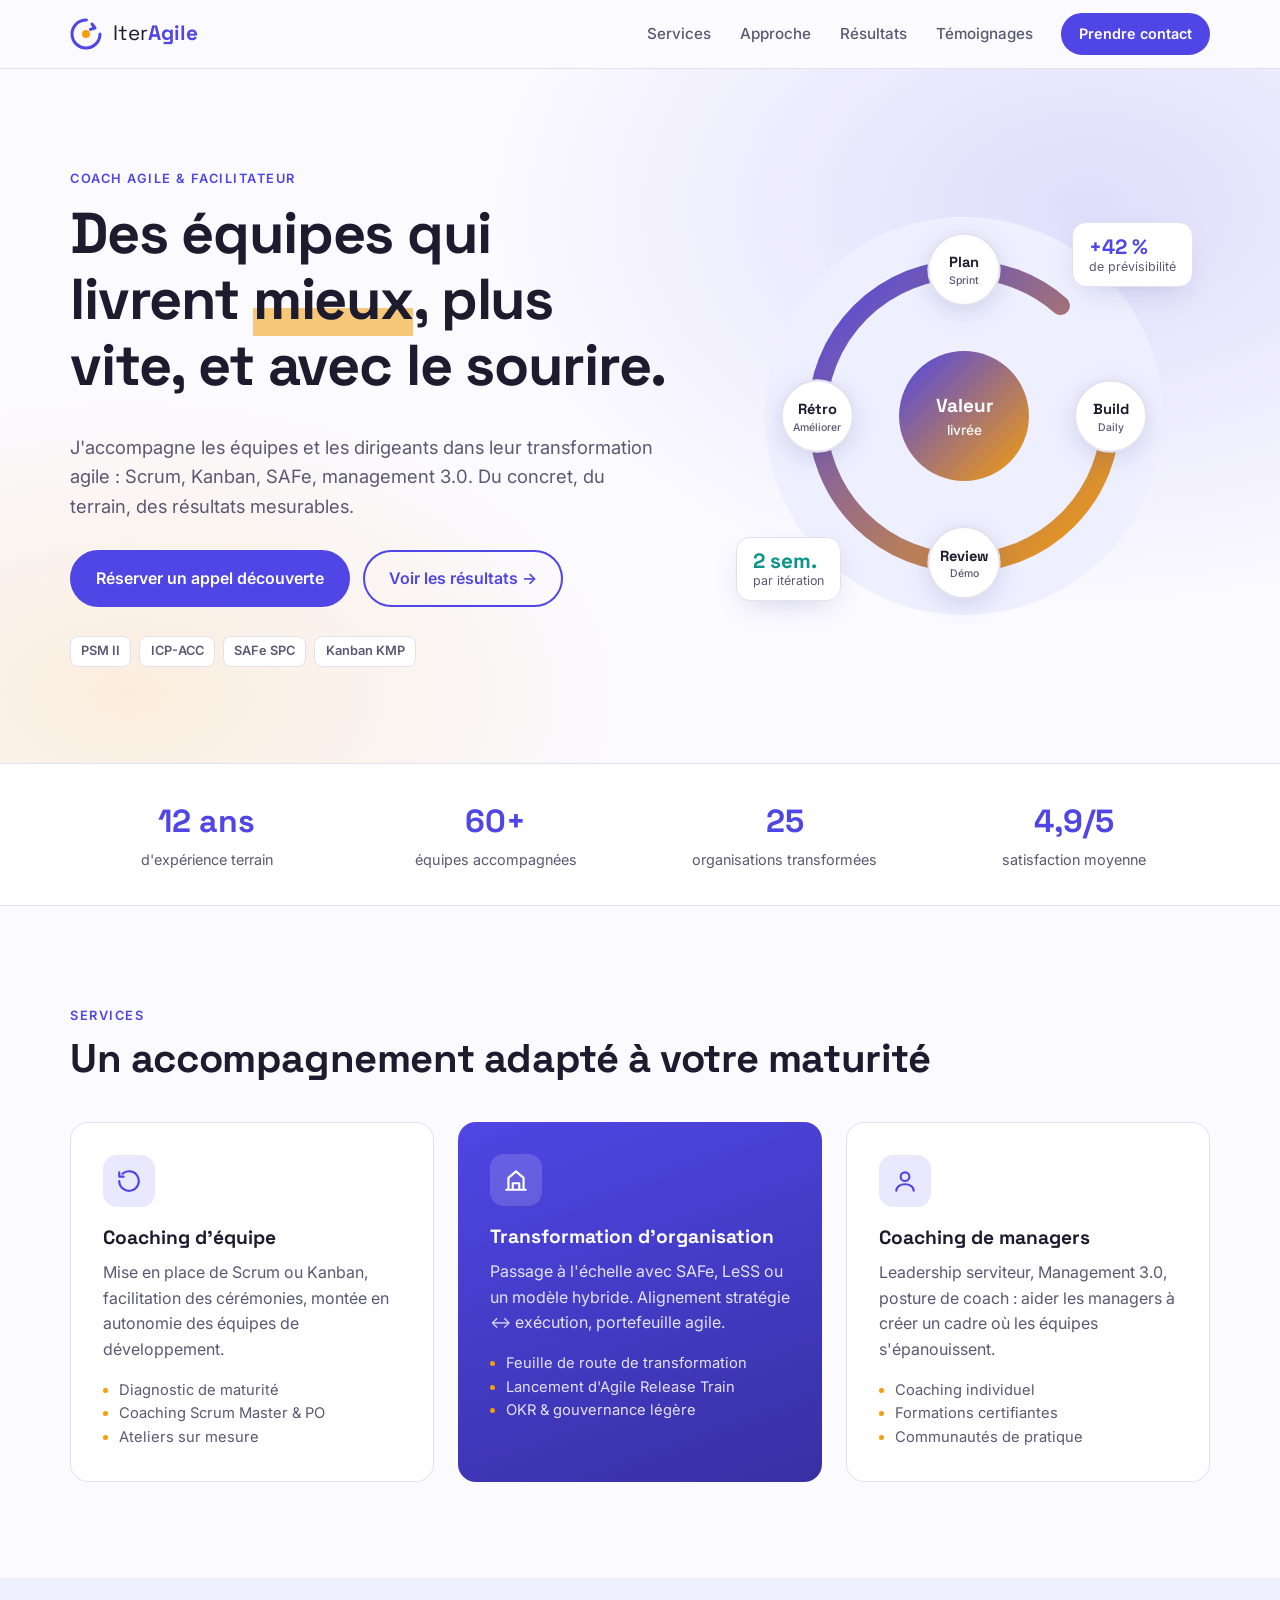
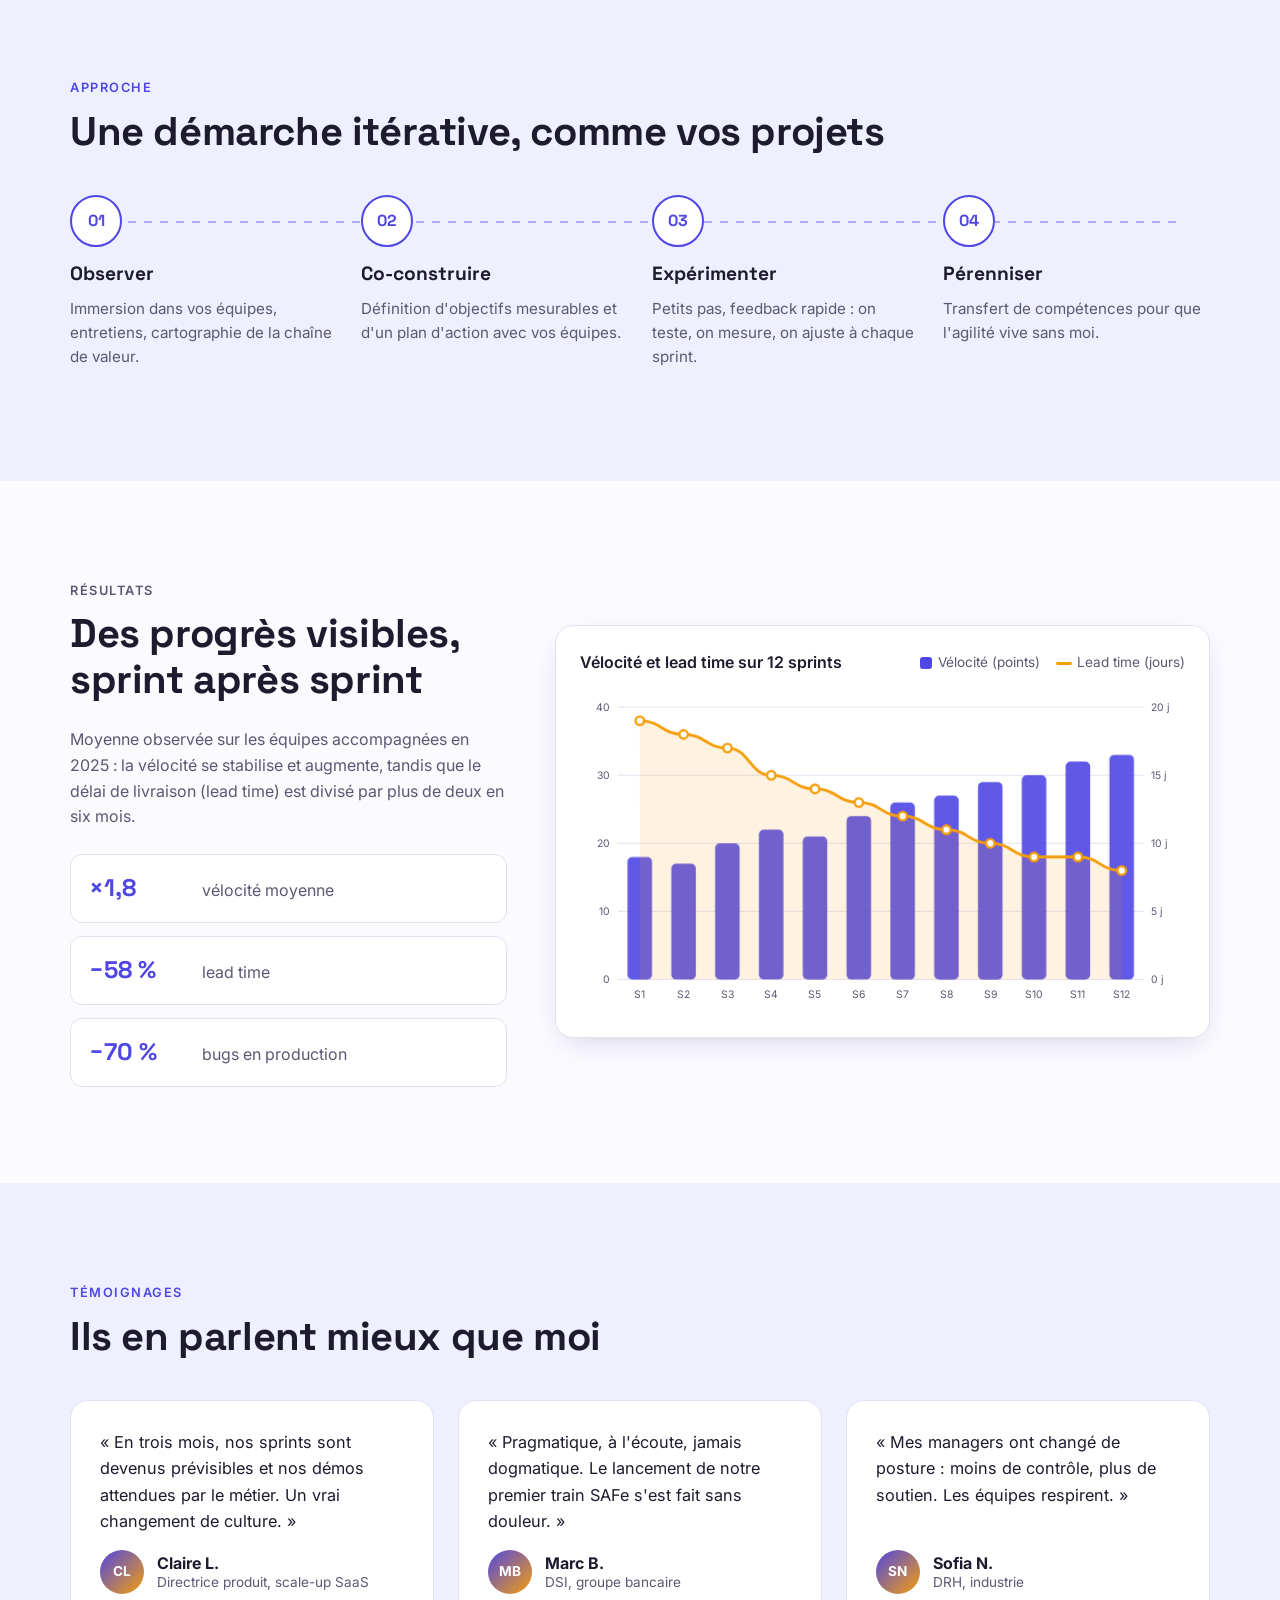
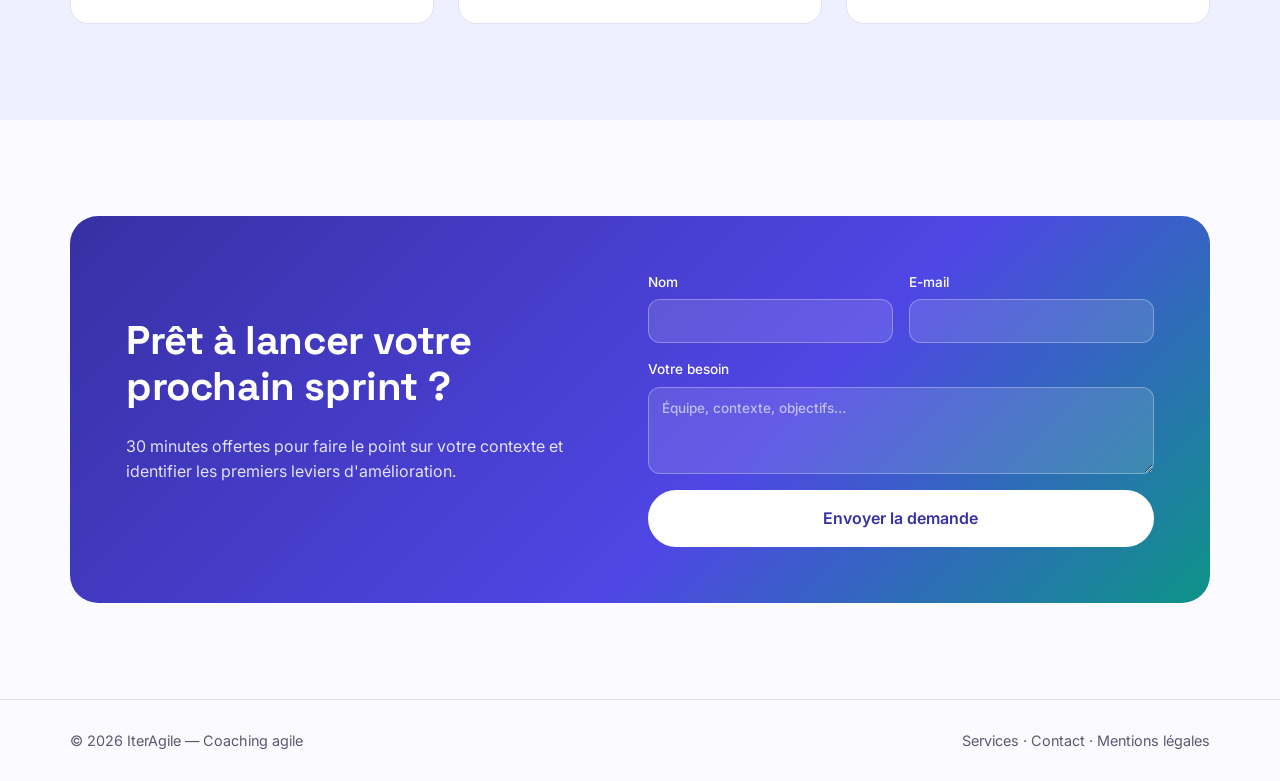
==== index.html @ 27146c1f "Add agile coach landing page with interactive results chart Co-Authored-By: Claude Opus 5.5 <noreply" ====
<!doctype html>
<html lang="fr">
<head>
  <meta charset="utf-8">
  <meta name="viewport" content="width=device-width, initial-scale=1">
  <title>Coach Agile — Accompagnement des équipes et des organisations</title>
  <meta name="description" content="Coach Agile certifié : accompagnement Scrum, Kanban, SAFe et transformation agile pour des équipes plus autonomes, plus rapides et plus sereines.">
  <link rel="preconnect" href="https://fonts.googleapis.com">
  <link rel="preconnect" href="https://fonts.gstatic.com" crossorigin>
  <link href="https://fonts.googleapis.com/css2?family=Inter:wght@400;500;600;700&family=Space+Grotesk:wght@500;700&display=swap" rel="stylesheet">
  <link rel="stylesheet" href="style.css">
</head>
<body>

  <!-- Navigation -->
  <header class="nav" id="top">
    <div class="container nav__inner">
      <a href="#top" class="logo">
        <svg viewBox="0 0 32 32" width="32" height="32" aria-hidden="true">
          <circle cx="16" cy="16" r="14" fill="none" stroke="currentColor" stroke-width="3" stroke-dasharray="66 22" stroke-linecap="round"/>
          <path d="M22 6l3 4-4.6 1.4" fill="none" stroke="currentColor" stroke-width="3" stroke-linecap="round" stroke-linejoin="round"/>
          <circle cx="16" cy="16" r="4" fill="var(--accent)"/>
        </svg>
        <span>Iter<strong>Agile</strong></span>
      </a>
      <input type="checkbox" id="menu-toggle" class="nav__toggle" aria-label="Ouvrir le menu">
      <label for="menu-toggle" class="nav__burger" aria-hidden="true"><span></span></label>
      <nav class="nav__links">
        <a href="#services">Services</a>
        <a href="#approche">Approche</a>
        <a href="#resultats">Résultats</a>
        <a href="#temoignages">Témoignages</a>
        <a href="#contact" class="btn btn--small">Prendre contact</a>
      </nav>
    </div>
  </header>

  <!-- Hero -->
  <section class="hero">
    <div class="container hero__grid">
      <div class="hero__text">
        <p class="eyebrow">Coach Agile &amp; Facilitateur</p>
        <h1>Des équipes qui livrent <span class="highlight">mieux</span>, plus vite, et avec le sourire.</h1>
        <p class="lead">J'accompagne les équipes et les dirigeants dans leur transformation agile : Scrum, Kanban, SAFe, management 3.0. Du concret, du terrain, des résultats mesurables.</p>
        <div class="hero__cta">
          <a href="#contact" class="btn">Réserver un appel découverte</a>
          <a href="#resultats" class="btn btn--ghost">Voir les résultats →</a>
        </div>
        <ul class="badges">
          <li>PSM II</li><li>ICP-ACC</li><li>SAFe SPC</li><li>Kanban KMP</li>
        </ul>
      </div>

      <!-- Illustration : boucle d'itération / sprint -->
      <div class="hero__visual" aria-hidden="true">
        <svg viewBox="0 0 420 420" class="sprint-loop">
          <defs>
            <linearGradient id="g1" x1="0" y1="0" x2="1" y2="1">
              <stop offset="0" stop-color="var(--primary)"/>
              <stop offset="1" stop-color="var(--accent)"/>
            </linearGradient>
          </defs>
          <circle cx="210" cy="210" r="190" fill="var(--surface-2)"/>
          <circle cx="210" cy="210" r="140" fill="none" stroke="url(#g1)" stroke-width="18" stroke-linecap="round" stroke-dasharray="760 120" class="spin"/>
          <g class="steps">
            <g transform="translate(210 70)"><circle r="34" fill="var(--surface)"/><text y="-2">Plan</text><text y="14" class="small">Sprint</text></g>
            <g transform="translate(350 210)"><circle r="34" fill="var(--surface)"/><text y="-2">Build</text><text y="14" class="small">Daily</text></g>
            <g transform="translate(210 350)"><circle r="34" fill="var(--surface)"/><text y="-2">Review</text><text y="14" class="small">Démo</text></g>
            <g transform="translate(70 210)"><circle r="34" fill="var(--surface)"/><text y="-2">Rétro</text><text y="14" class="small">Améliorer</text></g>
          </g>
          <g transform="translate(210 210)">
            <circle r="62" fill="url(#g1)"/>
            <text y="-4" class="center">Valeur</text>
            <text y="18" class="center center--small">livrée</text>
          </g>
        </svg>
        <div class="float-card float-card--a">
          <strong>+42 %</strong><span>de prévisibilité</span>
        </div>
        <div class="float-card float-card--b">
          <strong>2 sem.</strong><span>par itération</span>
        </div>
      </div>
    </div>
  </section>

  <!-- Logos / chiffres -->
  <section class="stats">
    <div class="container stats__grid">
      <div><strong>12 ans</strong><span>d'expérience terrain</span></div>
      <div><strong>60+</strong><span>équipes accompagnées</span></div>
      <div><strong>25</strong><span>organisations transformées</span></div>
      <div><strong>4,9/5</strong><span>satisfaction moyenne</span></div>
    </div>
  </section>

  <!-- Services -->
  <section class="section" id="services">
    <div class="container">
      <p class="eyebrow">Services</p>
      <h2>Un accompagnement adapté à votre maturité</h2>
      <div class="cards">
        <article class="card">
          <div class="card__icon">
            <svg viewBox="0 0 24 24"><path d="M3 12a9 9 0 1 0 3-6.7M3 4v4h4" /></svg>
          </div>
          <h3>Coaching d'équipe</h3>
          <p>Mise en place de Scrum ou Kanban, facilitation des cérémonies, montée en autonomie des équipes de développement.</p>
          <ul><li>Diagnostic de maturité</li><li>Coaching Scrum Master &amp; PO</li><li>Ateliers sur mesure</li></ul>
        </article>
        <article class="card card--featured">
          <div class="card__icon">
            <svg viewBox="0 0 24 24"><path d="M3 21h18M5 21V10l7-6 7 6v11M9 21v-6h6v6" /></svg>
          </div>
          <h3>Transformation d'organisation</h3>
          <p>Passage à l'échelle avec SAFe, LeSS ou un modèle hybride. Alignement stratégie ↔ exécution, portefeuille agile.</p>
          <ul><li>Feuille de route de transformation</li><li>Lancement d'Agile Release Train</li><li>OKR &amp; gouvernance légère</li></ul>
        </article>
        <article class="card">
          <div class="card__icon">
            <svg viewBox="0 0 24 24"><circle cx="12" cy="8" r="4"/><path d="M4 21c0-4 4-6 8-6s8 2 8 6" /></svg>
          </div>
          <h3>Coaching de managers</h3>
          <p>Leadership serviteur, Management 3.0, posture de coach : aider les managers à créer un cadre où les équipes s'épanouissent.</p>
          <ul><li>Coaching individuel</li><li>Formations certifiantes</li><li>Communautés de pratique</li></ul>
        </article>
      </div>
    </div>
  </section>

  <!-- Approche -->
  <section class="section section--alt" id="approche">
    <div class="container">
      <p class="eyebrow">Approche</p>
      <h2>Une démarche itérative, comme vos projets</h2>
      <ol class="timeline">
        <li><span class="timeline__num">01</span><h3>Observer</h3><p>Immersion dans vos équipes, entretiens, cartographie de la chaîne de valeur.</p></li>
        <li><span class="timeline__num">02</span><h3>Co-construire</h3><p>Définition d'objectifs mesurables et d'un plan d'action avec vos équipes.</p></li>
        <li><span class="timeline__num">03</span><h3>Expérimenter</h3><p>Petits pas, feedback rapide : on teste, on mesure, on ajuste à chaque sprint.</p></li>
        <li><span class="timeline__num">04</span><h3>Pérenniser</h3><p>Transfert de compétences pour que l'agilité vive sans moi.</p></li>
      </ol>
    </div>
  </section>

  <!-- Résultats : graphique -->
  <section class="section" id="resultats">
    <div class="container results">
      <div class="results__text">
        <p class="eyebrow">Résultats</p>
        <h2>Des progrès visibles, sprint après sprint</h2>
        <p>Moyenne observée sur les équipes accompagnées en 2025 : la vélocité se stabilise et augmente, tandis que le délai de livraison (lead time) est divisé par plus de deux en six mois.</p>
        <ul class="kpis">
          <li><strong>×1,8</strong><span>vélocité moyenne</span></li>
          <li><strong>−58 %</strong><span>lead time</span></li>
          <li><strong>−70 %</strong><span>bugs en production</span></li>
        </ul>
      </div>

      <figure class="chart" role="img" aria-labelledby="chart-title chart-desc">
        <figcaption>
          <span id="chart-title" class="chart__title">Vélocité et lead time sur 12 sprints</span>
          <span class="legend">
            <span class="legend__item"><i class="swatch swatch--bar"></i>Vélocité (points)</span>
            <span class="legend__item"><i class="swatch swatch--line"></i>Lead time (jours)</span>
          </span>
        </figcaption>
        <p id="chart-desc" class="sr-only">La vélocité passe de 18 à 33 points entre le sprint 1 et le sprint 12, tandis que le lead time baisse de 19 à 8 jours.</p>
        <div class="chart__canvas" id="chart"></div>
        <div class="chart__tooltip" id="tooltip" hidden></div>
      </figure>
    </div>
  </section>

  <!-- Témoignages -->
  <section class="section section--alt" id="temoignages">
    <div class="container">
      <p class="eyebrow">Témoignages</p>
      <h2>Ils en parlent mieux que moi</h2>
      <div class="quotes">
        <blockquote>
          <p>« En trois mois, nos sprints sont devenus prévisibles et nos démos attendues par le métier. Un vrai changement de culture. »</p>
          <footer><span class="avatar">CL</span><div><strong>Claire L.</strong><span>Directrice produit, scale-up SaaS</span></div></footer>
        </blockquote>
        <blockquote>
          <p>« Pragmatique, à l'écoute, jamais dogmatique. Le lancement de notre premier train SAFe s'est fait sans douleur. »</p>
          <footer><span class="avatar">MB</span><div><strong>Marc B.</strong><span>DSI, groupe bancaire</span></div></footer>
        </blockquote>
        <blockquote>
          <p>« Mes managers ont changé de posture : moins de contrôle, plus de soutien. Les équipes respirent. »</p>
          <footer><span class="avatar">SN</span><div><strong>Sofia N.</strong><span>DRH, industrie</span></div></footer>
        </blockquote>
      </div>
    </div>
  </section>

  <!-- CTA / Contact -->
  <section class="section" id="contact">
    <div class="container">
      <div class="cta">
        <div>
          <h2>Prêt à lancer votre prochain sprint ?</h2>
          <p>30 minutes offertes pour faire le point sur votre contexte et identifier les premiers leviers d'amélioration.</p>
        </div>
        <form class="form" onsubmit="event.preventDefault(); this.querySelector('.form__ok').hidden = false; this.reset();">
          <label>Nom<input type="text" name="nom" required autocomplete="name"></label>
          <label>E-mail<input type="email" name="email" required autocomplete="email"></label>
          <label class="form__full">Votre besoin<textarea name="message" rows="3" placeholder="Équipe, contexte, objectifs…"></textarea></label>
          <button class="btn btn--light form__full" type="submit">Envoyer la demande</button>
          <p class="form__ok form__full" hidden>Merci ! Je vous recontacte sous 48 h.</p>
        </form>
      </div>
    </div>
  </section>

  <footer class="footer">
    <div class="container footer__inner">
      <span>© 2026 IterAgile — Coaching agile</span>
      <span><a href="#services">Services</a> · <a href="#contact">Contact</a> · <a href="#">Mentions légales</a></span>
    </div>
  </footer>

  <script src="chart.js"></script>
</body>
</html>
---- style.css ----
:root {
  --primary: #4f46e5;
  --primary-dark: #3730a3;
  --accent: #f59e0b;
  --teal: #0d9488;
  --text: #1e1b2e;
  --muted: #5b5872;
  --bg: #fbfaff;
  --surface: #ffffff;
  --surface-2: #eef0ff;
  --border: #e3e1f0;
  --radius: 18px;
  --shadow: 0 10px 30px -12px rgba(49, 46, 129, .25);
}

@media (prefers-color-scheme: dark) {
  :root {
    --primary: #818cf8;
    --primary-dark: #6366f1;
    --accent: #fbbf24;
    --teal: #2dd4bf;
    --text: #ecebf5;
    --muted: #a5a3bd;
    --bg: #0f0e17;
    --surface: #1a1926;
    --surface-2: #22213a;
    --border: #2e2c45;
    --shadow: 0 10px 30px -12px rgba(0, 0, 0, .6);
  }
}

* { box-sizing: border-box; }
html { scroll-behavior: smooth; }
body {
  margin: 0;
  font-family: "Inter", system-ui, sans-serif;
  color: var(--text);
  background: var(--bg);
  line-height: 1.6;
  -webkit-font-smoothing: antialiased;
}
h1, h2, h3 { font-family: "Space Grotesk", "Inter", sans-serif; line-height: 1.15; margin: 0 0 .6em; }
h1 { font-size: clamp(2.2rem, 5vw, 3.6rem); letter-spacing: -.02em; }
h2 { font-size: clamp(1.7rem, 3.5vw, 2.5rem); letter-spacing: -.01em; }
h3 { font-size: 1.2rem; }
p { margin: 0 0 1em; }
a { color: inherit; }
.container { width: min(1140px, 100% - 32px); margin-inline: auto; }
.sr-only { position: absolute; width: 1px; height: 1px; overflow: hidden; clip: rect(0 0 0 0); }

.eyebrow {
  display: inline-block; font-size: .8rem; font-weight: 600; text-transform: uppercase;
  letter-spacing: .12em; color: var(--primary); margin-bottom: .8em;
}
.highlight {
  background: linear-gradient(transparent 62%, color-mix(in srgb, var(--accent) 55%, transparent) 62%);
}
.lead { font-size: 1.15rem; color: var(--muted); max-width: 34em; }

/* Buttons */
.btn {
  display: inline-block; padding: .85em 1.5em; border-radius: 999px; font-weight: 600;
  text-decoration: none; background: var(--primary); color: #fff; border: 2px solid var(--primary);
  transition: transform .15s, box-shadow .15s, background .15s; cursor: pointer; font: inherit; font-weight: 600;
}
.btn:hover { transform: translateY(-2px); box-shadow: var(--shadow); }
.btn--ghost { background: transparent; color: var(--primary); }
.btn--small { padding: .5em 1.1em; font-size: .9rem; }
.btn--light { background: #fff; color: var(--primary-dark); border-color: #fff; }

/* Nav */
.nav {
  position: sticky; top: 0; z-index: 50;
  background: color-mix(in srgb, var(--bg) 82%, transparent);
  backdrop-filter: blur(12px); border-bottom: 1px solid var(--border);
}
.nav__inner { display: flex; align-items: center; justify-content: space-between; height: 68px; }
.logo { display: flex; align-items: center; gap: .55em; text-decoration: none; color: var(--primary); font-family: "Space Grotesk"; font-size: 1.3rem; }
.logo span { color: var(--text); }
.logo strong { color: var(--primary); }
.nav__links { display: flex; align-items: center; gap: 1.8rem; }
.nav__links a:not(.btn) { text-decoration: none; color: var(--muted); font-weight: 500; font-size: .95rem; }
.nav__links a:not(.btn):hover { color: var(--primary); }
.nav__toggle, .nav__burger { display: none; }

@media (max-width: 820px) {
  .nav__burger { display: block; width: 28px; height: 20px; position: relative; cursor: pointer; }
  .nav__burger span, .nav__burger::before, .nav__burger::after {
    content: ""; position: absolute; left: 0; right: 0; height: 2px; background: var(--text); border-radius: 2px;
  }
  .nav__burger::before { top: 0; } .nav__burger span { top: 9px; } .nav__burger::after { bottom: 0; }
  .nav__links {
    display: none; position: absolute; top: 68px; left: 0; right: 0; flex-direction: column;
    padding: 1.2rem 16px 1.6rem; background: var(--bg); border-bottom: 1px solid var(--border); gap: 1.1rem;
  }
  .nav__toggle:checked ~ .nav__links { display: flex; }
}

/* Hero */
.hero {
  padding: clamp(3rem, 8vw, 6rem) 0;
  background:
    radial-gradient(600px 400px at 85% 20%, color-mix(in srgb, var(--primary) 16%, transparent), transparent),
    radial-gradient(500px 300px at 10% 90%, color-mix(in srgb, var(--accent) 14%, transparent), transparent);
  overflow: hidden;
}
.hero__grid { display: grid; grid-template-columns: 1.1fr .9fr; gap: 3rem; align-items: center; }
.hero__cta { display: flex; flex-wrap: wrap; gap: .8rem; margin: 1.8rem 0; }
.badges { display: flex; flex-wrap: wrap; gap: .5rem; list-style: none; padding: 0; margin: 0; }
.badges li {
  font-size: .8rem; font-weight: 600; padding: .35em .8em; border-radius: 8px;
  background: var(--surface); border: 1px solid var(--border); color: var(--muted);
}
.hero__visual { position: relative; max-width: 440px; margin-inline: auto; width: 100%; }
.sprint-loop { width: 100%; height: auto; display: block; }
.sprint-loop text { text-anchor: middle; font-family: "Space Grotesk"; font-weight: 700; font-size: 14px; fill: var(--text); }
.sprint-loop text.small { font-family: "Inter"; font-weight: 500; font-size: 10px; fill: var(--muted); }
.sprint-loop .steps circle { stroke: var(--border); stroke-width: 2; filter: drop-shadow(0 6px 10px rgba(49,46,129,.15)); }
.sprint-loop text.center { fill: #fff; font-size: 18px; }
.sprint-loop text.center--small { font-size: 13px; font-weight: 500; font-family: "Inter"; }
.spin { transform-origin: 210px 210px; animation: spin 18s linear infinite; }
@keyframes spin { to { transform: rotate(360deg); } }
@media (prefers-reduced-motion: reduce) { .spin { animation: none; } html { scroll-behavior: auto; } }

.float-card {
  position: absolute; background: var(--surface); border: 1px solid var(--border); border-radius: 14px;
  padding: .7rem 1rem; box-shadow: var(--shadow); display: flex; flex-direction: column; line-height: 1.2;
}
.float-card strong { font-family: "Space Grotesk"; font-size: 1.3rem; color: var(--primary); }
.float-card span { font-size: .78rem; color: var(--muted); }
.float-card--a { top: 6%; right: -2%; }
.float-card--b { bottom: 8%; left: -2%; }
.float-card--b strong { color: var(--teal); }

/* Stats */
.stats { border-block: 1px solid var(--border); background: var(--surface); }
.stats__grid { display: grid; grid-template-columns: repeat(4, 1fr); text-align: center; padding: 2rem 0; gap: 1rem; }
.stats strong { display: block; font-family: "Space Grotesk"; font-size: 2rem; color: var(--primary); }
.stats span { color: var(--muted); font-size: .9rem; }

/* Sections */
.section { padding: clamp(3.5rem, 8vw, 6rem) 0; }
.section--alt { background: var(--surface-2); }

.cards { display: grid; grid-template-columns: repeat(3, 1fr); gap: 1.5rem; margin-top: 2.5rem; }
.card {
  background: var(--surface); border: 1px solid var(--border); border-radius: var(--radius);
  padding: 2rem; transition: transform .2s, box-shadow .2s;
}
.card:hover { transform: translateY(-4px); box-shadow: var(--shadow); }
.card p { color: var(--muted); }
.card ul { padding-left: 1.1em; margin: 0; color: var(--muted); font-size: .92rem; }
.card li::marker { color: var(--accent); }
.card__icon {
  width: 52px; height: 52px; border-radius: 14px; display: grid; place-items: center; margin-bottom: 1.2rem;
  background: color-mix(in srgb, var(--primary) 12%, transparent); color: var(--primary);
}
.card__icon svg { width: 26px; height: 26px; fill: none; stroke: currentColor; stroke-width: 2; stroke-linecap: round; stroke-linejoin: round; }
.card--featured { background: linear-gradient(160deg, var(--primary), var(--primary-dark)); color: #fff; border: none; }
.card--featured p, .card--featured ul { color: rgba(255,255,255,.85); }
.card--featured .card__icon { background: rgba(255,255,255,.15); color: #fff; }

.timeline { list-style: none; padding: 0; margin: 2.5rem 0 0; display: grid; grid-template-columns: repeat(4, 1fr); gap: 1.5rem; counter-reset: s; position: relative; }
.timeline::before {
  content: ""; position: absolute; top: 26px; left: 26px; right: 26px; height: 2px;
  background: repeating-linear-gradient(90deg, var(--primary) 0 8px, transparent 8px 16px); opacity: .4;
}
.timeline li { position: relative; }
.timeline__num {
  display: grid; place-items: center; width: 52px; height: 52px; border-radius: 50%;
  background: var(--surface); border: 2px solid var(--primary); color: var(--primary);
  font-family: "Space Grotesk"; font-weight: 700; margin-bottom: 1rem; position: relative;
}
.timeline p { color: var(--muted); font-size: .95rem; }

/* Results / chart */
.results { display: grid; grid-template-columns: .8fr 1.2fr; gap: 3rem; align-items: center; }
.results__text > p { color: var(--muted); }
.kpis { list-style: none; padding: 0; margin: 1.5rem 0 0; display: grid; gap: .8rem; }
.kpis li { display: flex; align-items: baseline; gap: .8rem; padding: .9rem 1.1rem; background: var(--surface); border: 1px solid var(--border); border-radius: 12px; }
.kpis strong { font-family: "Space Grotesk"; font-size: 1.5rem; color: var(--primary); min-width: 4.2em; }
.kpis span { color: var(--muted); }

.chart {
  margin: 0; background: var(--surface); border: 1px solid var(--border); border-radius: var(--radius);
  padding: 1.5rem; box-shadow: var(--shadow); position: relative;
}
.chart figcaption { display: flex; flex-wrap: wrap; justify-content: space-between; gap: .6rem 1rem; margin-bottom: 1rem; }
.chart__title { font-weight: 600; }
.legend { display: flex; gap: 1rem; font-size: .85rem; color: var(--muted); }
.legend__item { display: inline-flex; align-items: center; gap: .4em; }
.swatch { display: inline-block; width: 12px; height: 12px; border-radius: 3px; }
.swatch--bar { background: var(--primary); }
.swatch--line { background: var(--accent); height: 3px; width: 16px; border-radius: 2px; }
.chart__canvas svg { width: 100%; height: auto; display: block; overflow: visible; }
.chart__canvas .grid line { stroke: var(--border); }
.chart__canvas .axis text { fill: var(--muted); font-size: 11px; font-family: "Inter"; }
.chart__canvas .bar { fill: var(--primary); opacity: .9; transition: opacity .15s; }
.chart__canvas .bar.is-dim { opacity: .35; }
.chart__canvas .line { fill: none; stroke: var(--accent); stroke-width: 3; stroke-linecap: round; stroke-linejoin: round; }
.chart__canvas .area { fill: var(--accent); opacity: .12; }
.chart__canvas .dot { fill: var(--surface); stroke: var(--accent); stroke-width: 2.5; }
.chart__canvas .hit { fill: transparent; cursor: pointer; }
.chart__tooltip {
  position: absolute; pointer-events: none; background: var(--text); color: var(--bg);
  font-size: .82rem; padding: .5rem .7rem; border-radius: 8px; line-height: 1.4; white-space: nowrap;
  transform: translate(-50%, -110%);
}
.bar-grow { transform-box: fill-box; transform-origin: bottom; animation: grow .8s cubic-bezier(.2,.8,.2,1) both; }
@keyframes grow { from { transform: scaleY(0); } }
.line-draw { stroke-dasharray: 2000; stroke-dashoffset: 2000; animation: draw 1.6s .4s ease forwards; }
@keyframes draw { to { stroke-dashoffset: 0; } }
@media (prefers-reduced-motion: reduce) { .bar-grow, .line-draw { animation: none; stroke-dashoffset: 0; } }

/* Quotes */
.quotes { display: grid; grid-template-columns: repeat(3, 1fr); gap: 1.5rem; margin-top: 2.5rem; }
blockquote {
  margin: 0; background: var(--surface); border-radius: var(--radius); padding: 1.8rem;
  border: 1px solid var(--border); display: flex; flex-direction: column; justify-content: space-between;
}
blockquote p { font-size: 1.02rem; }
blockquote footer { display: flex; align-items: center; gap: .8rem; }
blockquote footer div { display: flex; flex-direction: column; line-height: 1.3; }
blockquote footer span:not(.avatar) { font-size: .85rem; color: var(--muted); }
.avatar {
  width: 44px; height: 44px; border-radius: 50%; display: grid; place-items: center; flex-shrink: 0;
  background: linear-gradient(135deg, var(--primary), var(--accent)); color: #fff; font-weight: 700; font-size: .85rem;
}

/* CTA */
.cta {
  display: grid; grid-template-columns: 1fr 1fr; gap: 2.5rem; align-items: center;
  background: linear-gradient(135deg, var(--primary-dark), var(--primary) 60%, var(--teal));
  color: #fff; border-radius: 28px; padding: clamp(2rem, 5vw, 3.5rem);
}
.cta p { color: rgba(255,255,255,.85); }
.form { display: grid; grid-template-columns: 1fr 1fr; gap: 1rem; }
.form__full { grid-column: 1 / -1; }
.form label { display: flex; flex-direction: column; gap: .35rem; font-size: .85rem; font-weight: 500; }
.form input, .form textarea {
  font: inherit; padding: .75em 1em; border-radius: 12px; border: 1px solid rgba(255,255,255,.3);
  background: rgba(255,255,255,.12); color: #fff; resize: vertical;
}
.form input::placeholder, .form textarea::placeholder { color: rgba(255,255,255,.6); }
.form input:focus, .form textarea:focus { outline: 2px solid #fff; outline-offset: 1px; }
.form__ok { margin: 0; font-weight: 600; }

.footer { border-top: 1px solid var(--border); padding: 1.8rem 0; color: var(--muted); font-size: .9rem; }
.footer__inner { display: flex; flex-wrap: wrap; justify-content: space-between; gap: 1rem; }
.footer a { text-decoration: none; }
.footer a:hover { color: var(--primary); }

/* Responsive */
@media (max-width: 960px) {
  .hero__grid, .results, .cta { grid-template-columns: 1fr; }
  .cards, .quotes { grid-template-columns: 1fr; }
  .timeline { grid-template-columns: repeat(2, 1fr); }
  .timeline::before { display: none; }
  .stats__grid { grid-template-columns: repeat(2, 1fr); }
}
@media (max-width: 520px) {
  .timeline, .form { grid-template-columns: 1fr; }
  .float-card--a { right: 0; } .float-card--b { left: 0; }
}
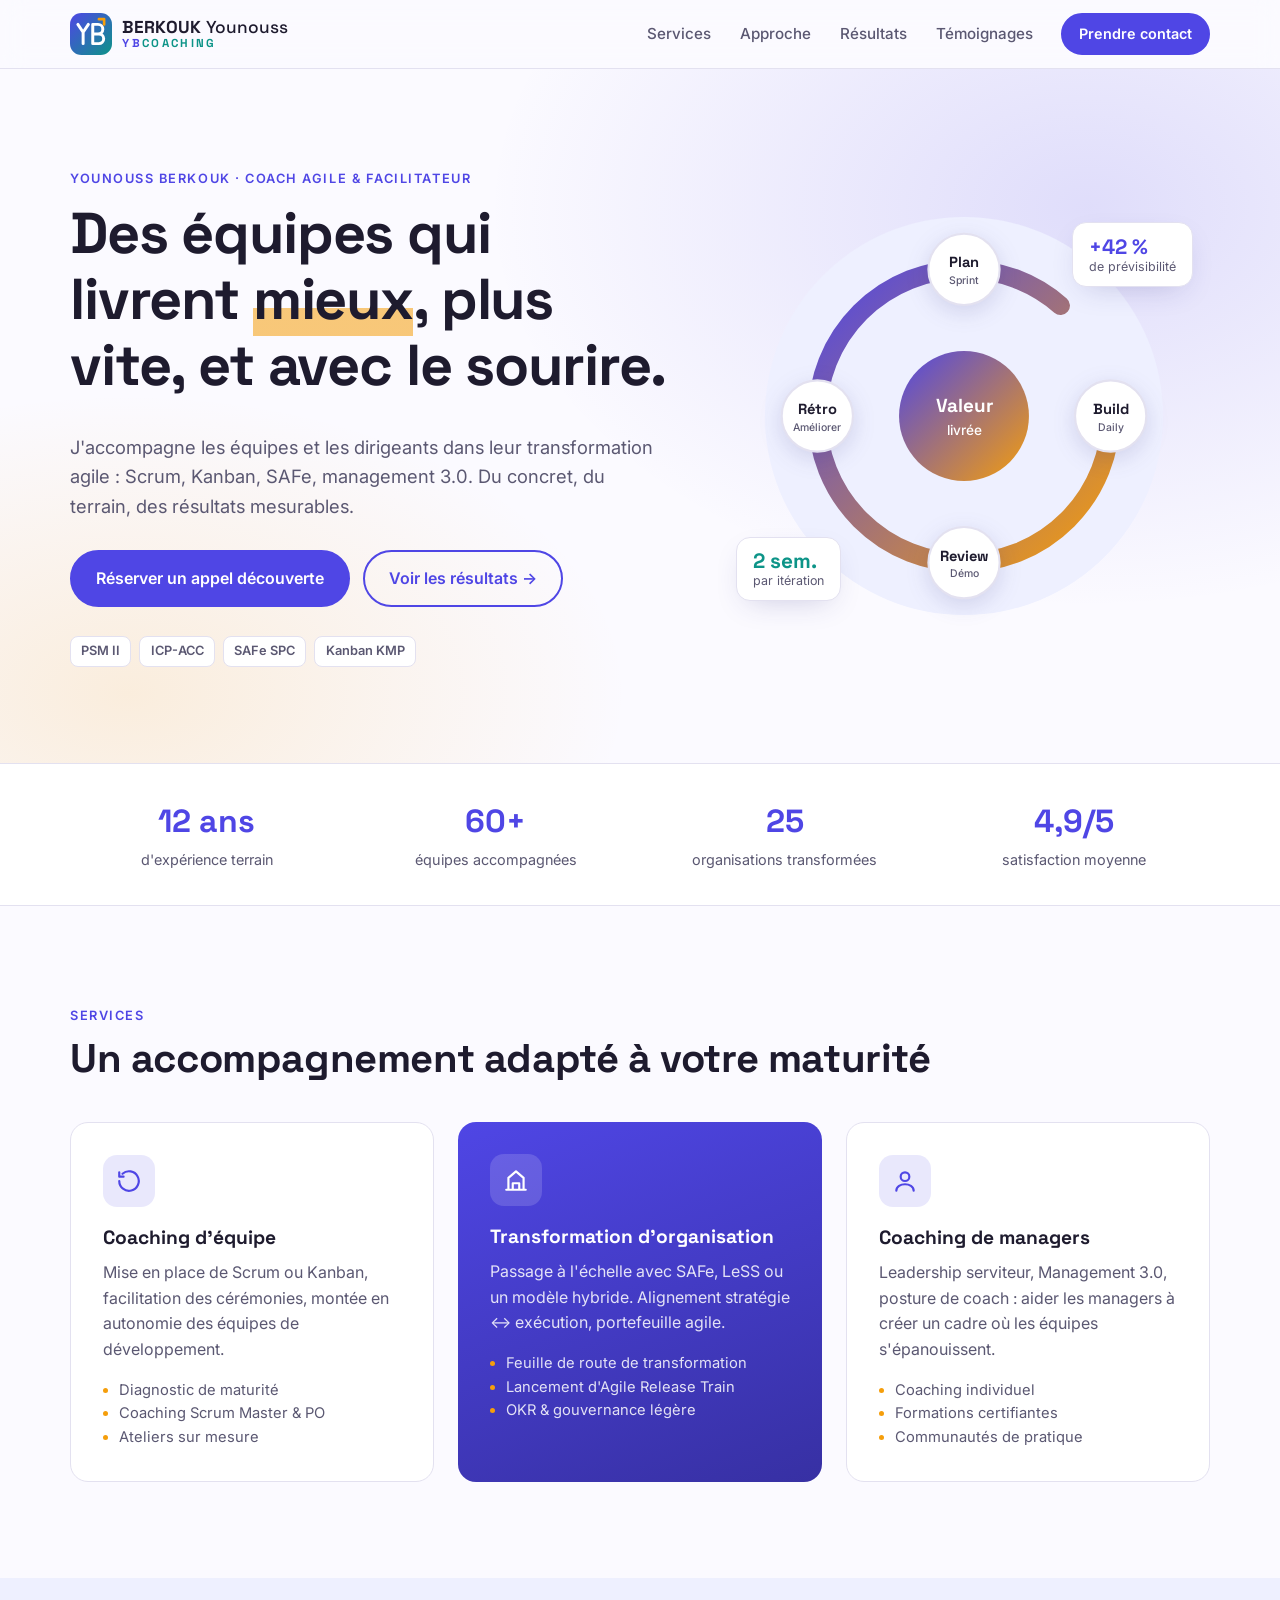
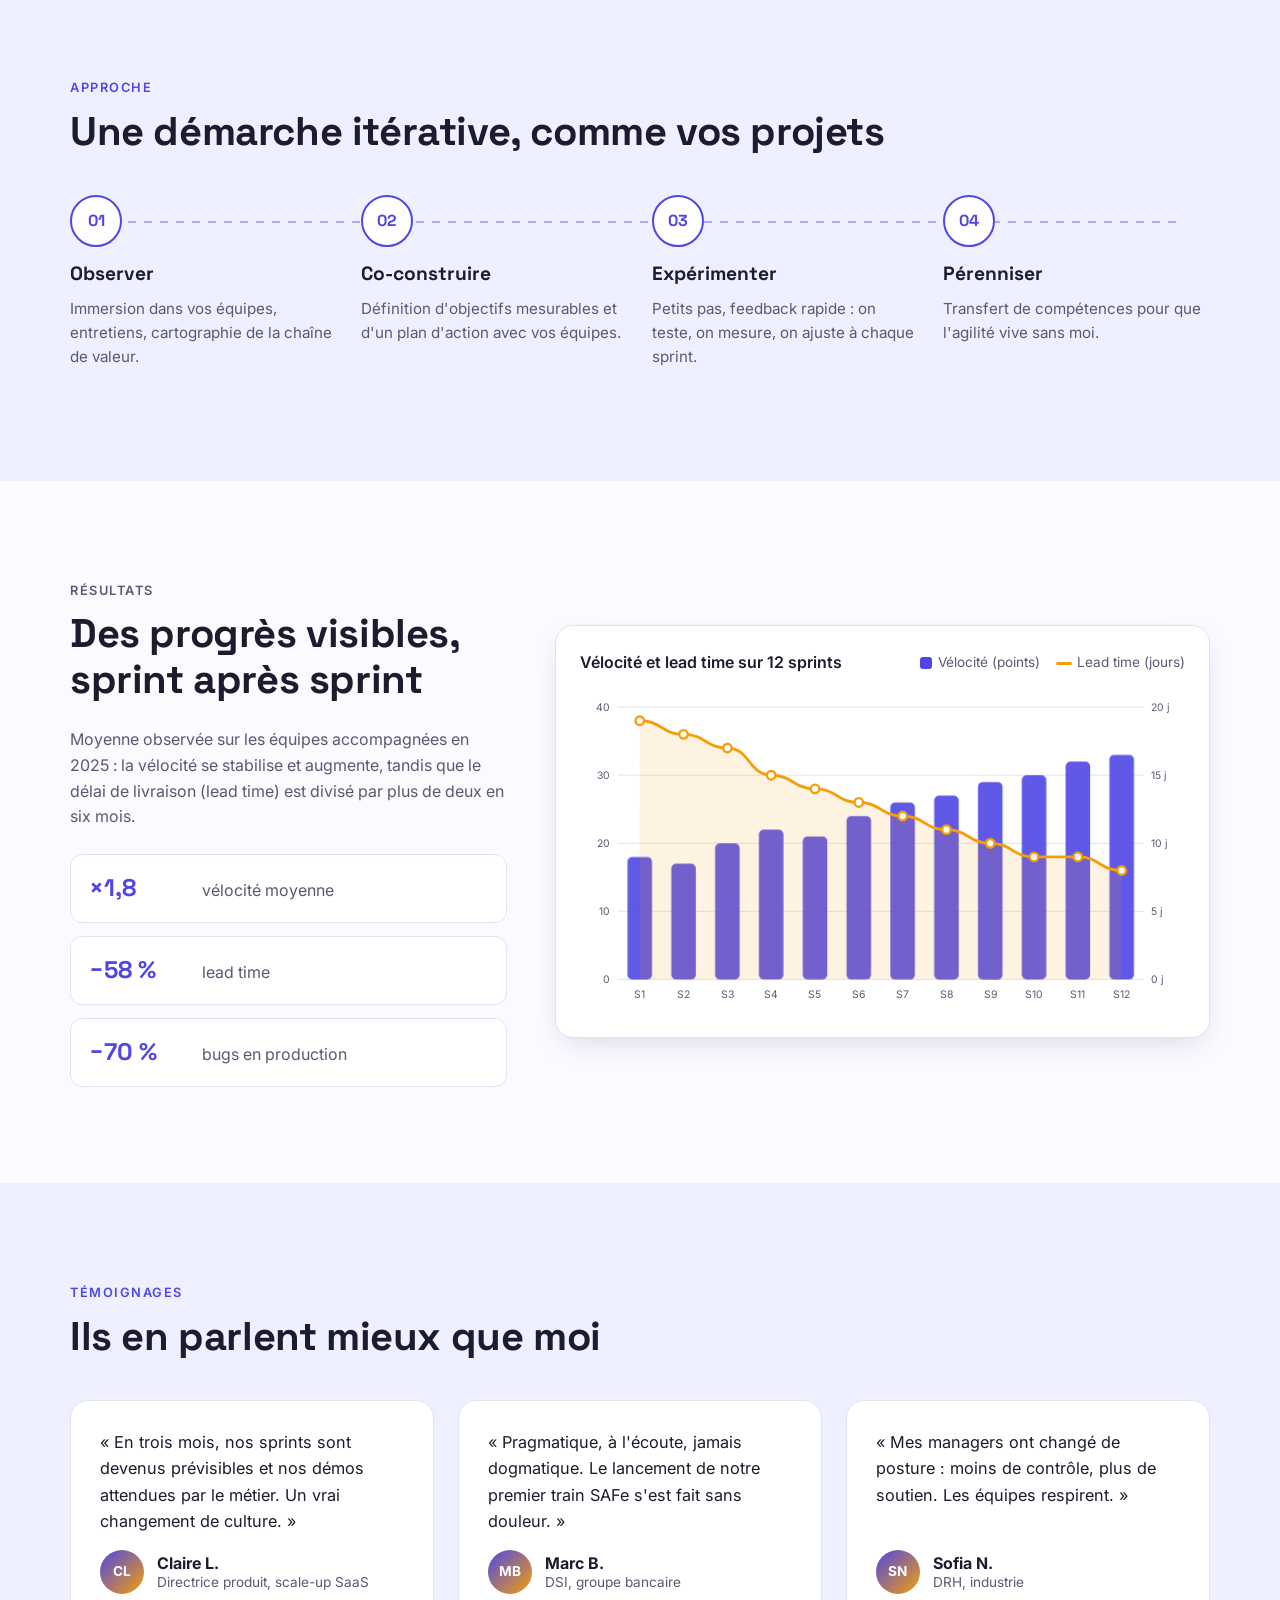
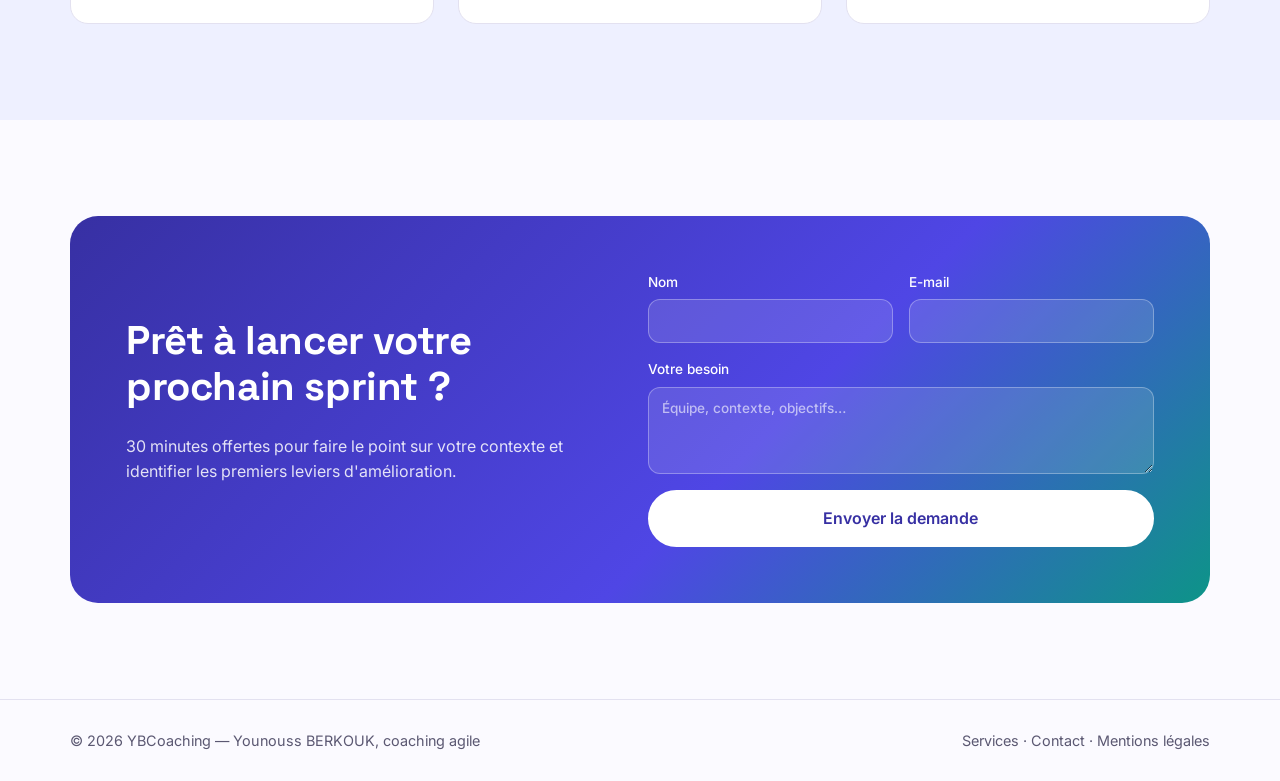
==== commit c29c4696: "Rebrand site as YBCoaching and add contacts back-office - New YB monogram logo and favicon, branding" ====
--- a/index.html
+++ b/index.html
@@ -3,11 +3,12 @@
 <head>
   <meta charset="utf-8">
   <meta name="viewport" content="width=device-width, initial-scale=1">
-  <title>Coach Agile — Accompagnement des équipes et des organisations</title>
-  <meta name="description" content="Coach Agile certifié : accompagnement Scrum, Kanban, SAFe et transformation agile pour des équipes plus autonomes, plus rapides et plus sereines.">
+  <title>YBCoaching — Younouss BERKOUK, Coach Agile</title>
+  <meta name="description" content="Younouss BERKOUK (YBCoaching), coach agile certifié : accompagnement Scrum, Kanban, SAFe et transformation agile pour des équipes plus autonomes, plus rapides et plus sereines.">
   <link rel="preconnect" href="https://fonts.googleapis.com">
   <link rel="preconnect" href="https://fonts.gstatic.com" crossorigin>
   <link href="https://fonts.googleapis.com/css2?family=Inter:wght@400;500;600;700&family=Space+Grotesk:wght@500;700&display=swap" rel="stylesheet">
+  <link rel="icon" href="assets/favicon.svg" type="image/svg+xml">
   <link rel="stylesheet" href="style.css">
 </head>
 <body>
@@ -15,13 +16,23 @@
   <!-- Navigation -->
   <header class="nav" id="top">
     <div class="container nav__inner">
-      <a href="#top" class="logo">
-        <svg viewBox="0 0 32 32" width="32" height="32" aria-hidden="true">
-          <circle cx="16" cy="16" r="14" fill="none" stroke="currentColor" stroke-width="3" stroke-dasharray="66 22" stroke-linecap="round"/>
-          <path d="M22 6l3 4-4.6 1.4" fill="none" stroke="currentColor" stroke-width="3" stroke-linecap="round" stroke-linejoin="round"/>
-          <circle cx="16" cy="16" r="4" fill="var(--accent)"/>
+      <a href="#top" class="logo" aria-label="BERKOUK Younouss — YBCoaching, accueil">
+        <svg class="logo__mark" viewBox="0 0 48 48" width="42" height="42" aria-hidden="true">
+          <defs>
+            <linearGradient id="yb-grad" x1="0" y1="0" x2="1" y2="1">
+              <stop offset="0" stop-color="var(--primary)"/>
+              <stop offset="1" stop-color="var(--teal)"/>
+            </linearGradient>
+          </defs>
+          <rect width="48" height="48" rx="13" fill="url(#yb-grad)"/>
+          <path d="M9 13l6 9 6-9M15 22v13" fill="none" stroke="#fff" stroke-width="3.4" stroke-linecap="round" stroke-linejoin="round"/>
+          <path d="M26 13v22h7a5.5 5.5 0 0 0 0-11h-7h6a5.5 5.5 0 0 0 0-11z" fill="none" stroke="#fff" stroke-width="3.4" stroke-linecap="round" stroke-linejoin="round"/>
+          <path d="M33 7l6 0 0 6" fill="none" stroke="var(--accent)" stroke-width="3" stroke-linecap="round" stroke-linejoin="round"/>
         </svg>
-        <span>Iter<strong>Agile</strong></span>
+        <span class="logo__text">
+          <span class="logo__name"><strong>BERKOUK</strong> Younouss</span>
+          <span class="logo__brand">YB<em>Coaching</em></span>
+        </span>
       </a>
       <input type="checkbox" id="menu-toggle" class="nav__toggle" aria-label="Ouvrir le menu">
       <label for="menu-toggle" class="nav__burger" aria-hidden="true"><span></span></label>
@@ -39,7 +50,7 @@
   <section class="hero">
     <div class="container hero__grid">
       <div class="hero__text">
-        <p class="eyebrow">Coach Agile &amp; Facilitateur</p>
+        <p class="eyebrow">Younouss BERKOUK · Coach Agile &amp; Facilitateur</p>
         <h1>Des équipes qui livrent <span class="highlight">mieux</span>, plus vite, et avec le sourire.</h1>
         <p class="lead">J'accompagne les équipes et les dirigeants dans leur transformation agile : Scrum, Kanban, SAFe, management 3.0. Du concret, du terrain, des résultats mesurables.</p>
         <div class="hero__cta">
@@ -201,12 +212,13 @@
           <h2>Prêt à lancer votre prochain sprint ?</h2>
           <p>30 minutes offertes pour faire le point sur votre contexte et identifier les premiers leviers d'amélioration.</p>
         </div>
-        <form class="form" onsubmit="event.preventDefault(); this.querySelector('.form__ok').hidden = false; this.reset();">
-          <label>Nom<input type="text" name="nom" required autocomplete="name"></label>
-          <label>E-mail<input type="email" name="email" required autocomplete="email"></label>
-          <label class="form__full">Votre besoin<textarea name="message" rows="3" placeholder="Équipe, contexte, objectifs…"></textarea></label>
+        <form class="form" id="contact-form" novalidate>
+          <label>Nom<input type="text" name="nom" required maxlength="120" autocomplete="name"></label>
+          <label>E-mail<input type="email" name="email" required maxlength="200" autocomplete="email"></label>
+          <label class="form__full">Votre besoin<textarea name="message" rows="3" maxlength="5000" placeholder="Équipe, contexte, objectifs…"></textarea></label>
+          <input type="text" name="website" class="form__hp" tabindex="-1" autocomplete="off" aria-hidden="true">
           <button class="btn btn--light form__full" type="submit">Envoyer la demande</button>
-          <p class="form__ok form__full" hidden>Merci ! Je vous recontacte sous 48 h.</p>
+          <p class="form__status form__full" role="status" hidden></p>
         </form>
       </div>
     </div>
@@ -214,11 +226,12 @@
 
   <footer class="footer">
     <div class="container footer__inner">
-      <span>© 2026 IterAgile — Coaching agile</span>
+      <span>© 2026 YBCoaching — Younouss BERKOUK, coaching agile</span>
       <span><a href="#services">Services</a> · <a href="#contact">Contact</a> · <a href="#">Mentions légales</a></span>
     </div>
   </footer>
 
   <script src="chart.js"></script>
+  <script src="contact.js"></script>
 </body>
 </html>
--- a/style.css
+++ b/style.css
@@ -75,9 +75,14 @@
   backdrop-filter: blur(12px); border-bottom: 1px solid var(--border);
 }
 .nav__inner { display: flex; align-items: center; justify-content: space-between; height: 68px; }
-.logo { display: flex; align-items: center; gap: .55em; text-decoration: none; color: var(--primary); font-family: "Space Grotesk"; font-size: 1.3rem; }
-.logo span { color: var(--text); }
-.logo strong { color: var(--primary); }
+.logo { display: flex; align-items: center; gap: .65em; text-decoration: none; font-family: "Space Grotesk", "Inter", sans-serif; }
+.logo__mark { flex: none; transition: transform .2s; }
+.logo:hover .logo__mark { transform: rotate(-6deg) scale(1.05); }
+.logo__text { display: flex; flex-direction: column; line-height: 1.1; }
+.logo__name { font-size: 1.08rem; font-weight: 500; color: var(--text); white-space: nowrap; }
+.logo__name strong { font-weight: 700; letter-spacing: .02em; }
+.logo__brand { font-size: .72rem; font-weight: 700; letter-spacing: .2em; text-transform: uppercase; color: var(--primary); }
+.logo__brand em { font-style: normal; color: var(--teal); }
 .nav__links { display: flex; align-items: center; gap: 1.8rem; }
 .nav__links a:not(.btn) { text-decoration: none; color: var(--muted); font-weight: 500; font-size: .95rem; }
 .nav__links a:not(.btn):hover { color: var(--primary); }
@@ -243,7 +248,10 @@
 }
 .form input::placeholder, .form textarea::placeholder { color: rgba(255,255,255,.6); }
 .form input:focus, .form textarea:focus { outline: 2px solid #fff; outline-offset: 1px; }
-.form__ok { margin: 0; font-weight: 600; }
+.form__status { margin: 0; font-weight: 600; }
+.form__status--error { color: #fecaca; }
+.form__hp { position: absolute; left: -9999px; width: 1px; height: 1px; opacity: 0; }
+.form button[disabled] { opacity: .7; cursor: wait; }
 
 .footer { border-top: 1px solid var(--border); padding: 1.8rem 0; color: var(--muted); font-size: .9rem; }
 .footer__inner { display: flex; flex-wrap: wrap; justify-content: space-between; gap: 1rem; }
